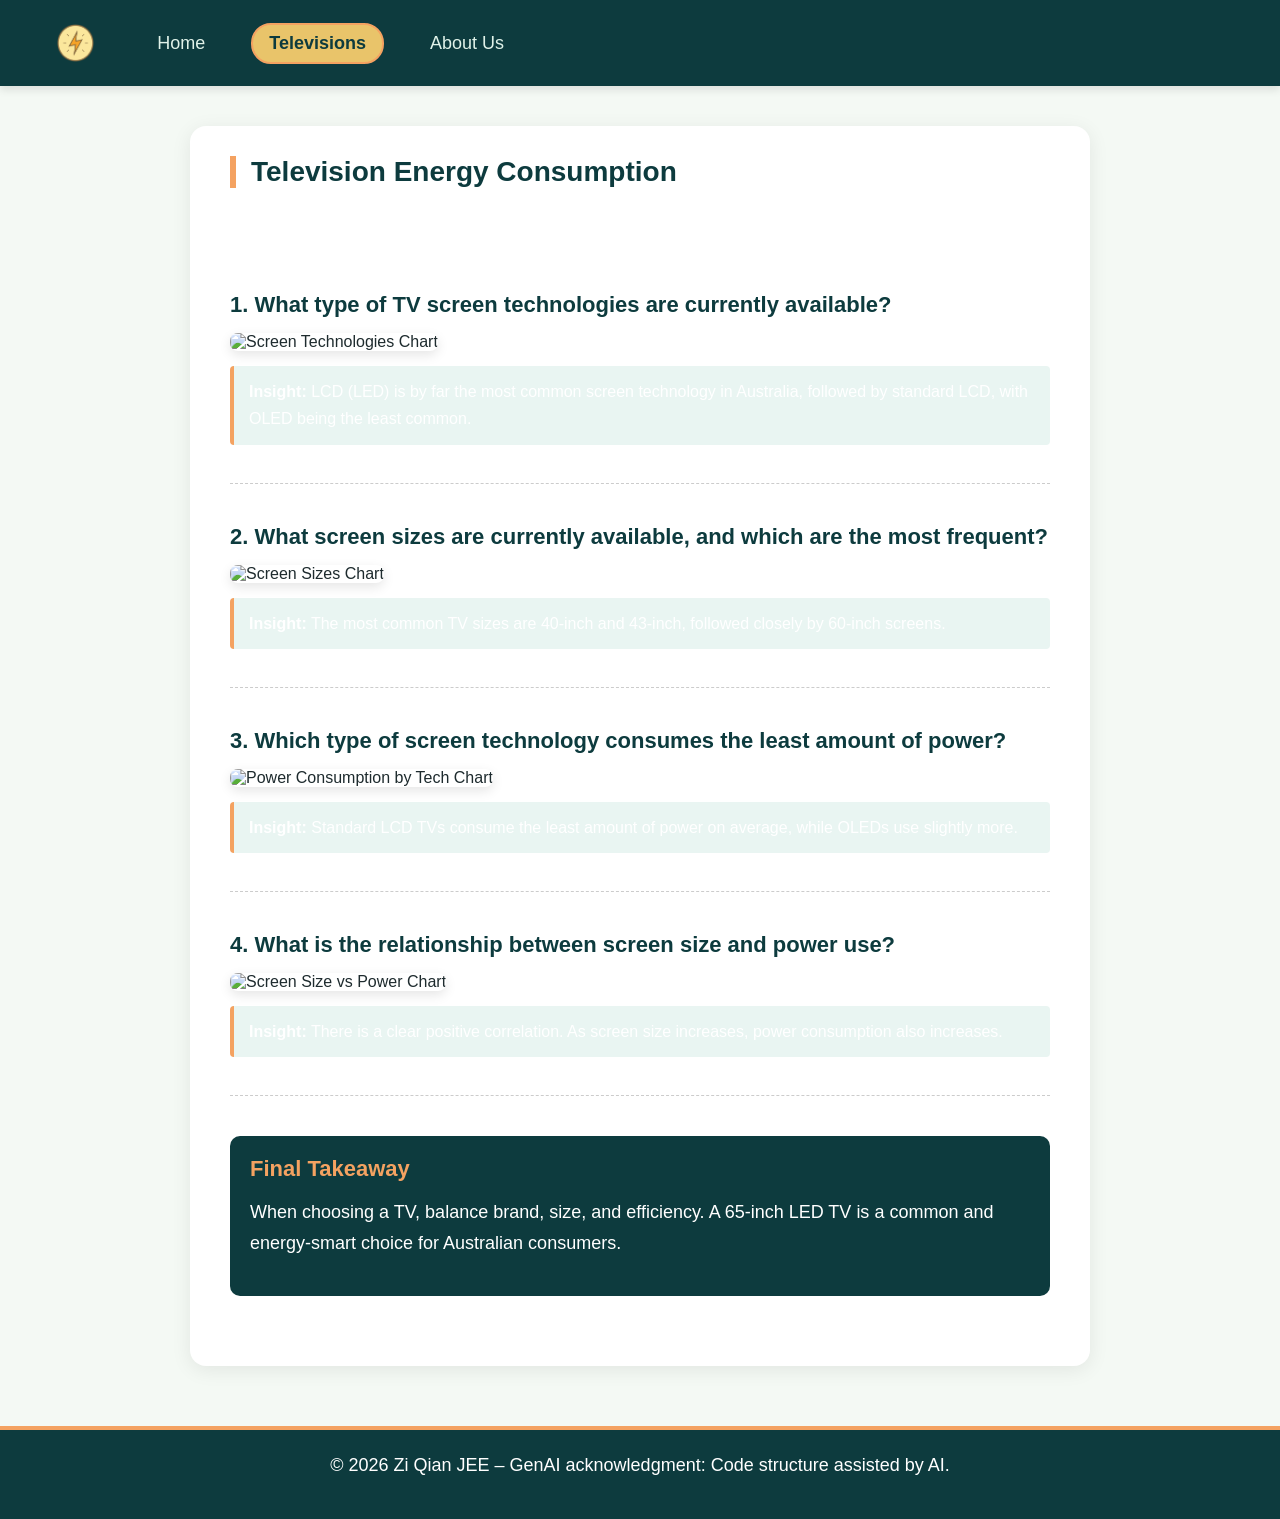
==== televisions.html @ 937e1c62 "multi-chart webpage (ai assisted)" ====
<!DOCTYPE html>
<html lang="en">
<head>
  <meta charset="UTF-8">
  <meta name="viewport" content="width=device-width, initial-scale=1.0">
  <title>Televisions - Appliance Energy</title>
  <link rel="stylesheet" href="style.css">
</head>
<body>
  <nav>
    <a href="index.html" id="nav-logo">
      <img src="PowerIcon.png" alt="Power Logo" id="logo">
    </a>
    <a href="index.html" id="nav-home">Home</a>
    <a href="televisions.html" id="nav-televisions">Televisions</a>
    <a href="about.html" id="nav-about">About Us</a>
  </nav>

  <main>
    <h1>Television Energy Consumption</h1>
    <p>Explore the data on TVs available in the Australian market. The charts below answer key questions about screen technologies, sizes, brands, and power consumption.</p>

    <!-- Question 1 -->
    <section class="chart-section">
      <h2>1. What type of TV screen technologies are currently available?</h2>
      <img src="chart1.png" alt="Screen Technologies Chart">
      <p class="insight"><strong>Insight:</strong> LCD (LED) is by far the most common screen technology in Australia, followed by standard LCD, with OLED being the least common.</p>
    </section>

    <!-- Question 2 -->
    <section class="chart-section">
      <h2>2. What screen sizes are currently available, and which are the most frequent?</h2>
      <img src="chart2.png" alt="Screen Sizes Chart">
      <p class="insight"><strong>Insight:</strong> The most common TV sizes are 40-inch and 43-inch, followed closely by 60-inch screens.</p>
    </section>

    <!-- Question 3 -->
    <section class="chart-section">
      <h2>3. Which type of screen technology consumes the least amount of power?</h2>
      <img src="chart3.png" alt="Power Consumption by Tech Chart">
      <p class="insight"><strong>Insight:</strong> Standard LCD TVs consume the least amount of power on average, while OLEDs use slightly more.</p>
    </section>

    <!-- Question 4 -->
    <section class="chart-section">
      <h2>4. What is the relationship between screen size and power use?</h2>
      <img src="chart4.png" alt="Screen Size vs Power Chart">
      <p class="insight"><strong>Insight:</strong> There is a clear positive correlation. As screen size increases, power consumption also increases.</p>
    </section>

    <!-- Conclusion --> 
    <section class="chart-section conclusion">
      <h2>Final Takeaway</h2>
      <p>When choosing a TV, balance brand, size, and efficiency. A 65-inch LED TV is a common and energy-smart choice for Australian consumers.</p>
    </section>

  </main>

  <footer>
    <p>&copy; 2026 Zi Qian JEE – GenAI acknowledgment: Code structure assisted by AI.</p>
  </footer>

  <script src="script.js"></script>
</body>
</html>
---- style.css ----
/* Reset and Base */
* {
  margin: 0;
  padding: 0;
  box-sizing: border-box;
}

body {
  font-family: 'Segoe UI', Tahoma, Geneva, Verdana, sans-serif;
  background-color: #f4f9f4;
  color: #1e2b2e;
  display: flex;
  flex-direction: column;
  min-height: 100vh;
}

/* Navigation */
nav {
  background-color: #0d3b3e; /* Dark teal from logo */
  padding: 15px 40px;
  display: flex;
  align-items: center;
  gap: 30px;
  box-shadow: 0 4px 8px rgba(0,0,0,0.1);
}

#logo {
  height: 40px;
  width: auto;
  display: block;
}

nav a {
  color: #e0f2e9;
  text-decoration: none;
  font-size: 18px;
  font-weight: 500;
  padding: 8px 16px;
  border-radius: 20px;
  transition: all 0.3s ease;
}

/* Mouse-over feedback */
nav a:hover {
  background-color: #f4a261; /* Warm accent colour (matches logo's secondary) */
  color: #0d3b3e;
  transform: scale(1.05);
}

/* Active page feedback */
nav a.active {
  background-color: #e9c46a;
  color: #0d3b3e;
  font-weight: bold;
  border: 2px solid #f4a261;
}

/* Main Content */
main {
  flex: 1;
  max-width: 900px;
  margin: 40px auto;
  padding: 30px 40px;
  background-color: white;
  border-radius: 16px;
  box-shadow: 0 4px 20px rgba(0, 0, 0, 0.08);
}

h1 {
  color: #0d3b3e;
  border-left: 6px solid #f4a261;
  padding-left: 15px;
  margin-bottom: 25px;
  font-size: 28px;
}

p {
  font-size: 18px;
  line-height: 1.7;
  margin-bottom: 18px;
  color: white;
}

ul {
  margin: 20px 0 20px 25px;
  font-size: 18px;
  line-height: 1.8;
}

li strong {
  color: #0d3b3e;
}

/* Footer */
footer {
  background-color: #0d3b3e;
  color: #cbdcd6;
  text-align: center;
  padding: 20px 0;
  font-size: 14px;
  border-top: 4px solid #f4a261;
  margin-top: 20px;
}

/* Chart Sections */
.chart-section {
  margin-bottom: 40px;
  padding-bottom: 20px;
  border-bottom: 1px dashed #ccc;
}

.chart-section h2 {
  color: #0d3b3e;
  font-size: 22px;
  margin-bottom: 15px;
}

.chart-section img {
  max-width: 100%;
  height: auto;
  border-radius: 8px;
  box-shadow: 0 4px 12px rgba(0,0,0,0.1);
  margin-bottom: 15px;
}

.insight {
  background-color: #e9f5f2;
  border-left: 4px solid #f4a261;
  padding: 12px 15px;
  border-radius: 4px;
  font-size: 16px;
}

.conclusion {
  border-bottom: none;
  background-color: #0d3b3e;
  color: white;
  padding: 20px;
  border-radius: 10px;
}

.conclusion h2 {
  color: #f4a261;
}

.conclusion p {
  color: white;
}

.responsive-svg-container {
margin: 0 auto; /* center */
width: 100%; /* fill parent width */
max-width: 1200px; /* cap max width */
}

.chart-box {
  margin-bottom: 50px;
  padding: 20px;
  background: white;
  border-radius: 8px;
  box-shadow: 0 4px 10px rgba(0,0,0,0.05);
}

.responsive-svg-container {
  width: 100%;
  max-width: 900px;
  margin: 0 auto;
  overflow: hidden; /* Prevents charts from spilling out */
}

/* Tooltip for Line Chart */
.d3-tooltip {
  position: absolute;
  background-color: #0d3b3e;
  color: white;
  padding: 6px 10px;
  border-radius: 4px;
  font-size: 13px;
  font-family: 'Segoe UI', sans-serif;
  pointer-events: none; /* Prevents tooltip from blocking mouse events */
  opacity: 0;
  transition: opacity 0.2s;
  box-shadow: 0 2px 5px rgba(0,0,0,0.2);
  z-index: 10;
}
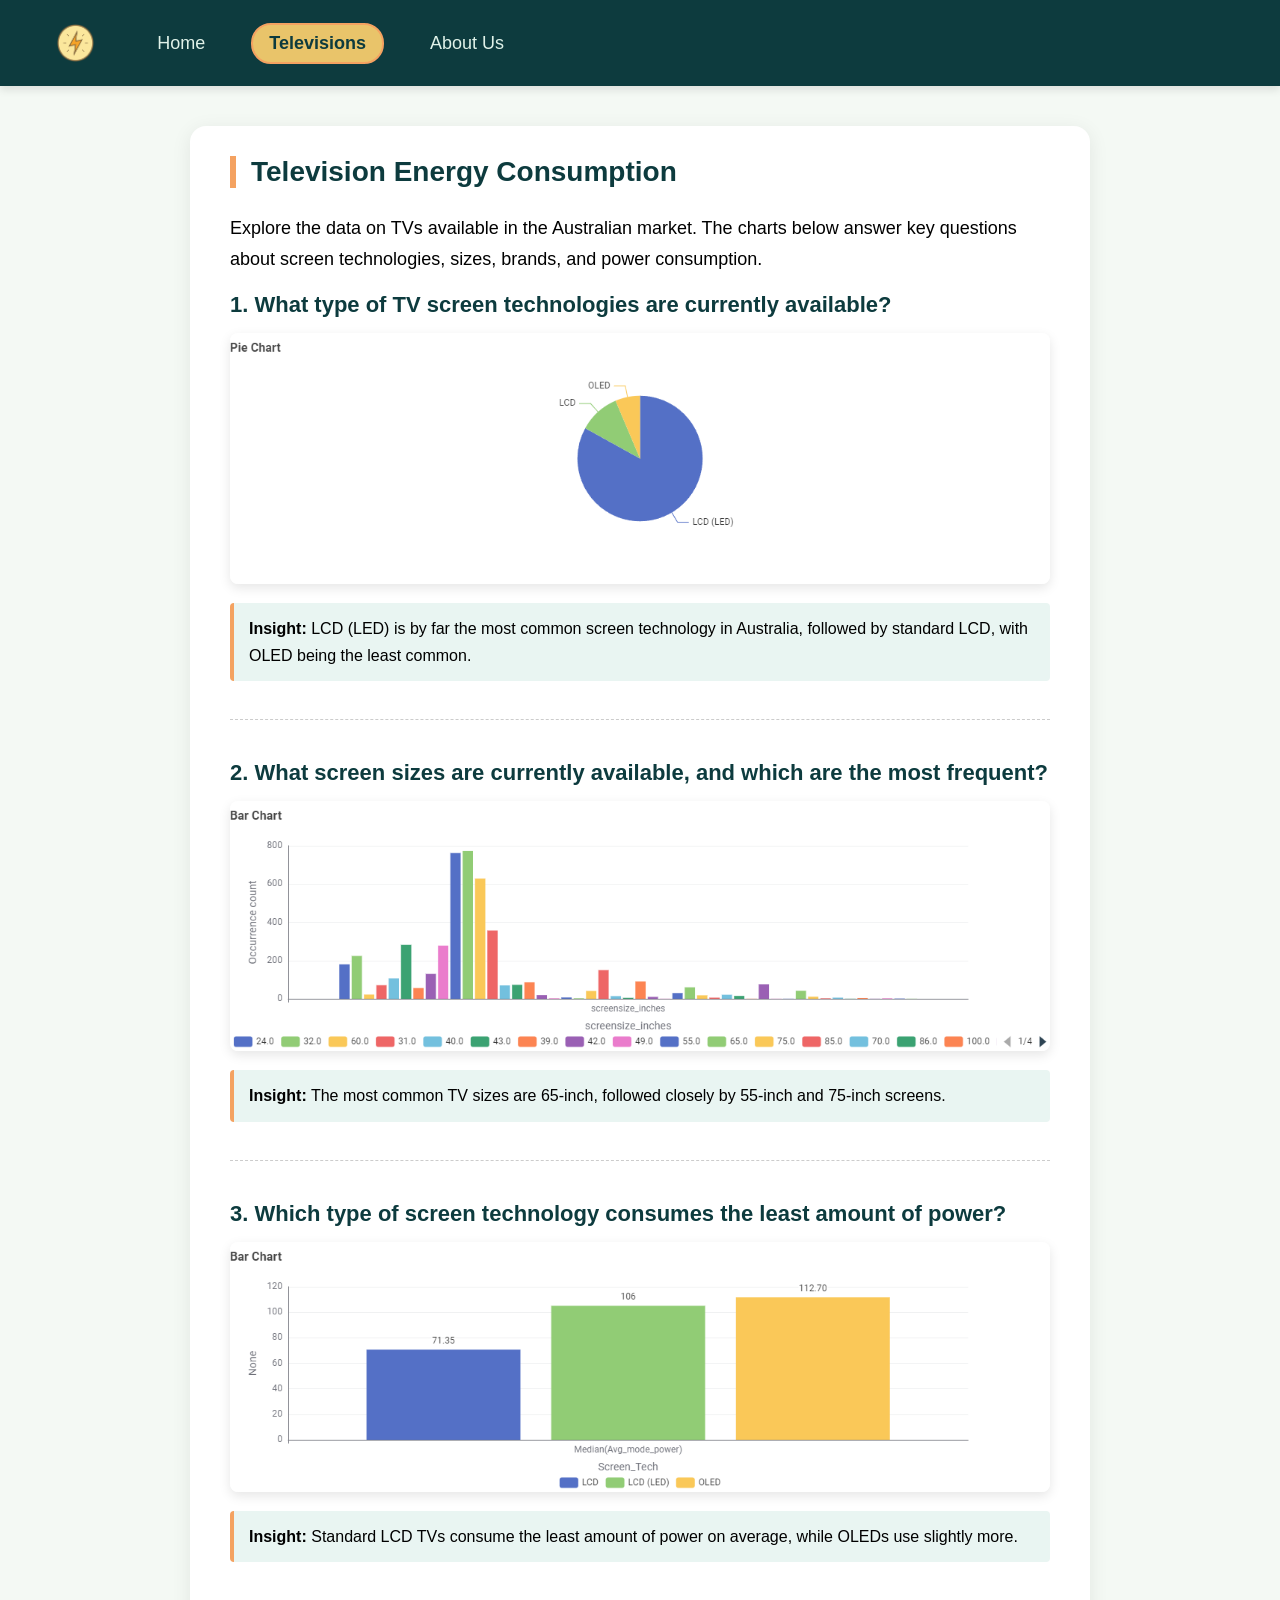
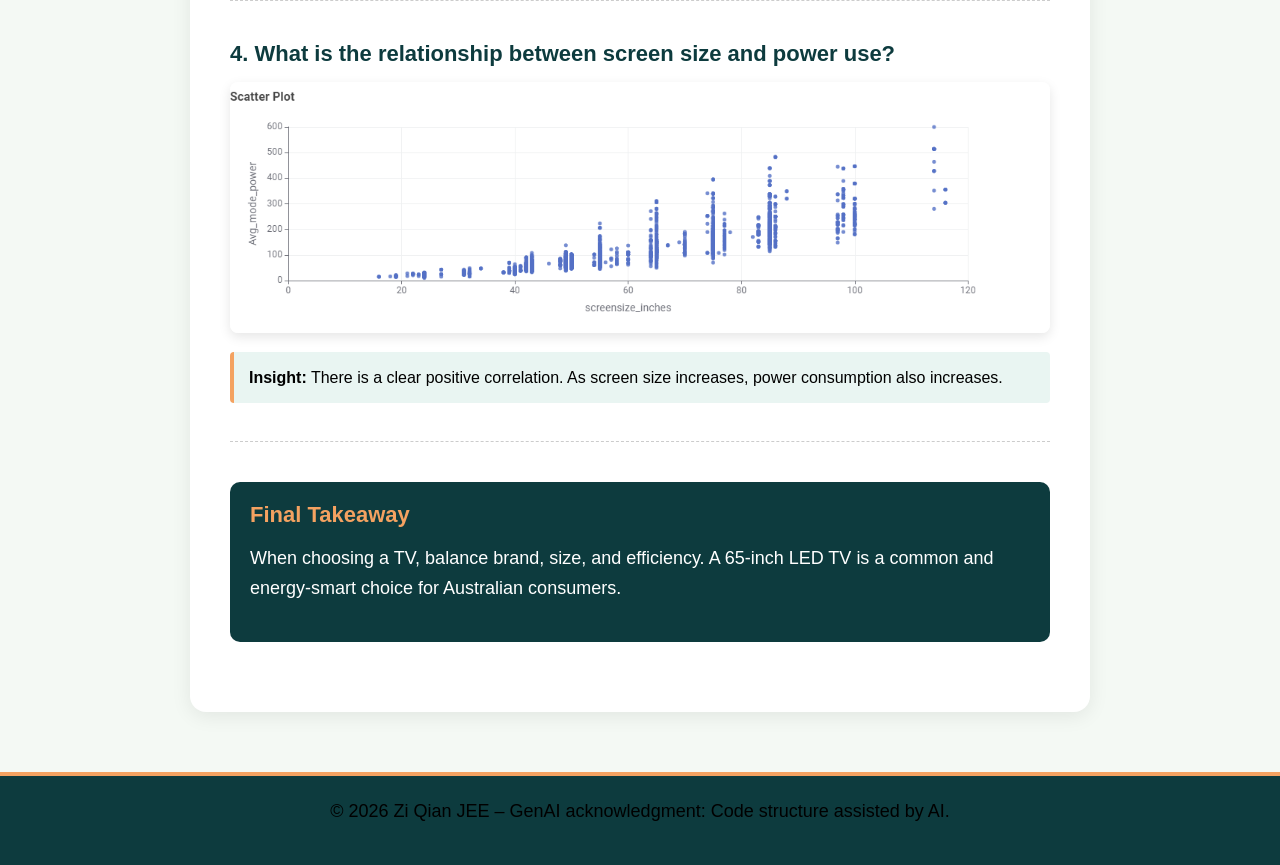
==== commit 3ef81f26: "added charts" ====
--- a/televisions.html
+++ b/televisions.html
@@ -31,7 +31,7 @@
     <section class="chart-section">
       <h2>2. What screen sizes are currently available, and which are the most frequent?</h2>
       <img src="chart2.png" alt="Screen Sizes Chart">
-      <p class="insight"><strong>Insight:</strong> The most common TV sizes are 40-inch and 43-inch, followed closely by 60-inch screens.</p>
+      <p class="insight"><strong>Insight:</strong> The most common TV sizes are 65-inch, followed closely by 55-inch and 75-inch screens.</p>
     </section>
 
     <!-- Question 3 -->
--- a/style.css
+++ b/style.css
@@ -78,7 +78,7 @@
   font-size: 18px;
   line-height: 1.7;
   margin-bottom: 18px;
-  color: white;
+  color: black;
 }
 
 ul {
